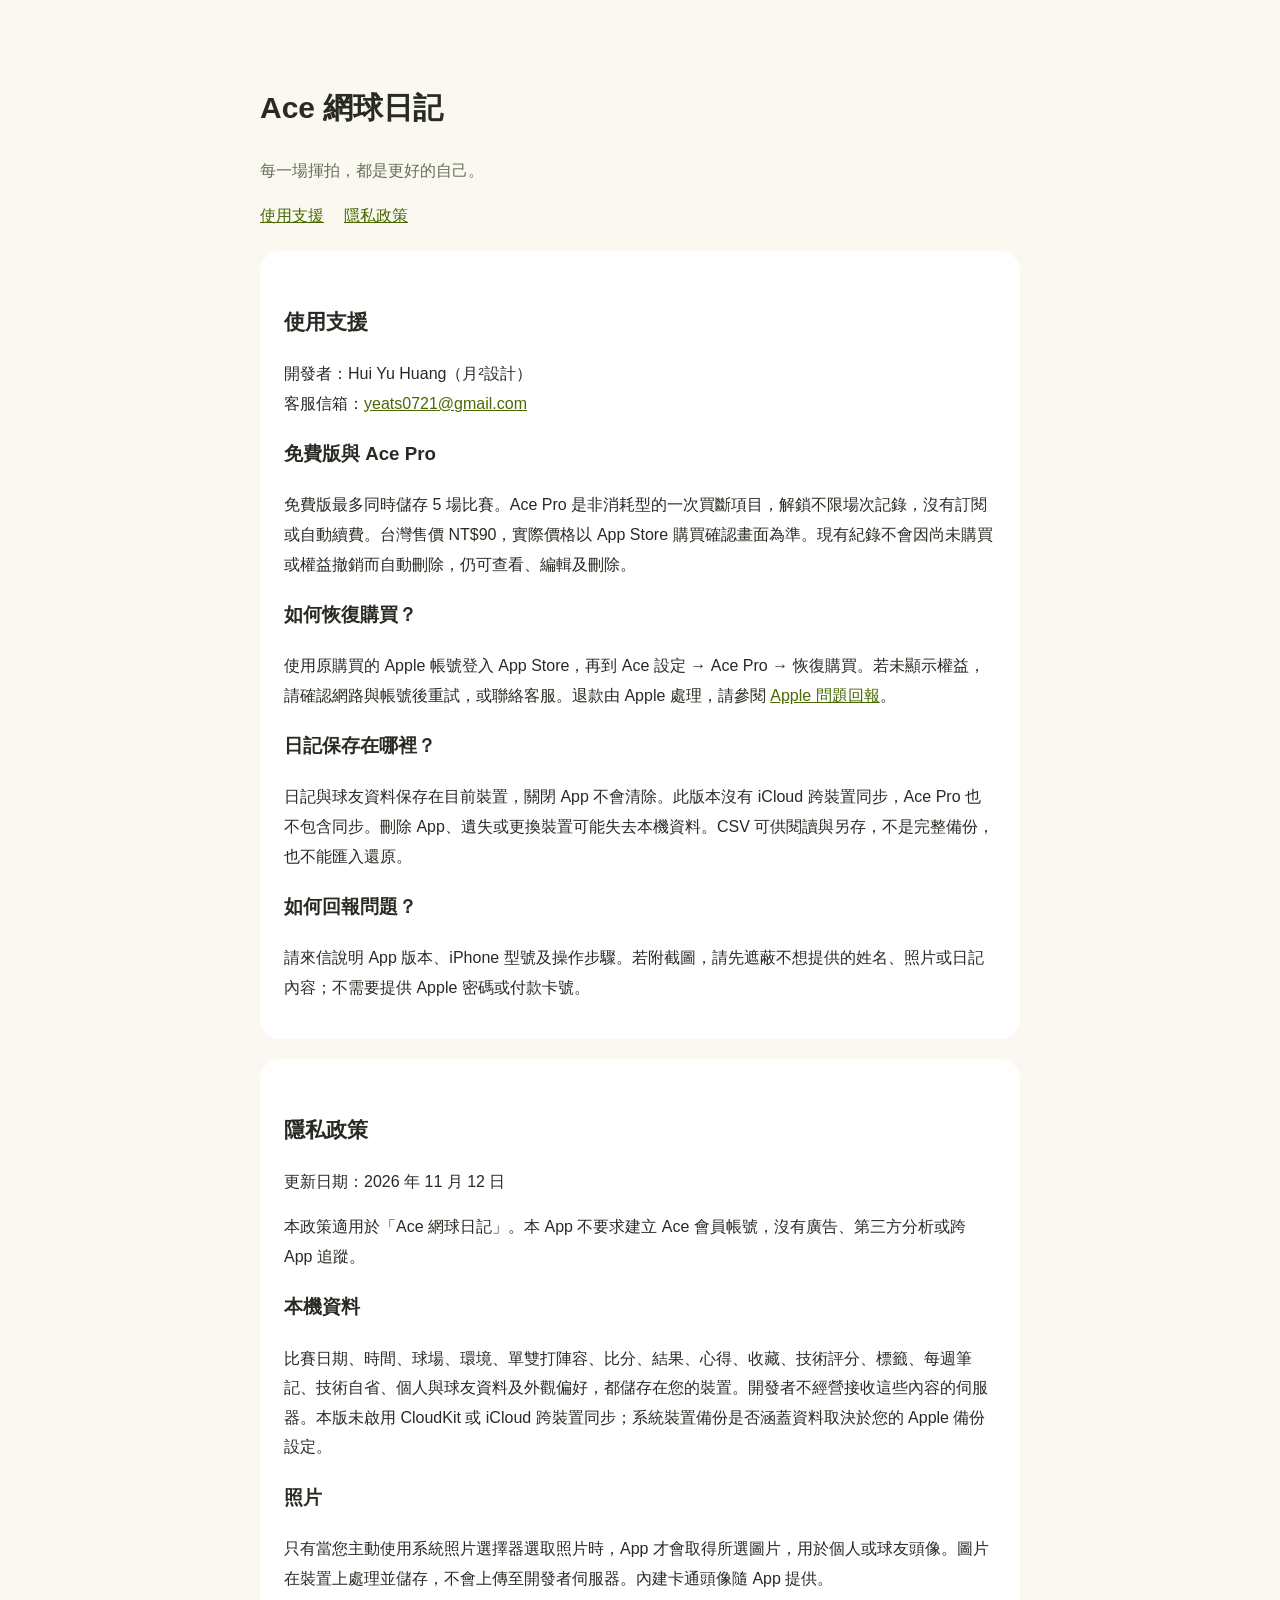
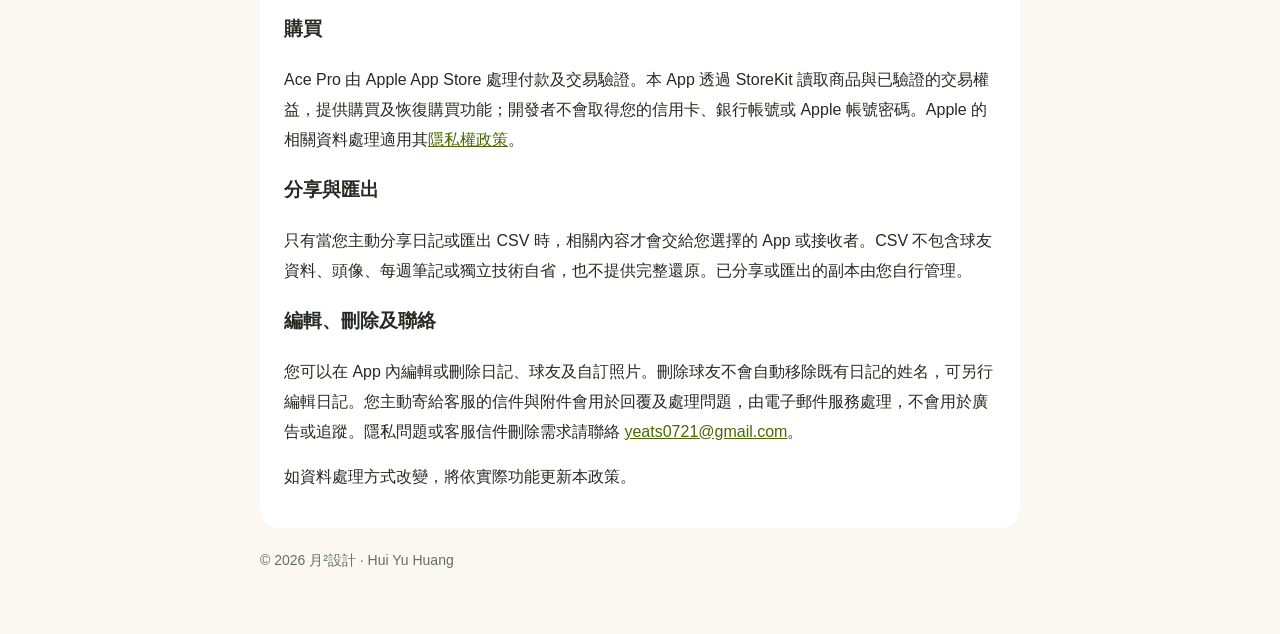
==== ace/index.html @ 96c86340 "Publish dedicated Ace Tennis Journal support and privacy page" ====
<!doctype html>
<html lang="zh-Hant"><head><meta charset="utf-8"><meta name="viewport" content="width=device-width,initial-scale=1"><title>Ace 網球日記｜支援與隱私政策</title>
<style>body{margin:0;background:#faf8f0;color:#272b23;font:16px/1.85 -apple-system,"PingFang TC",sans-serif}main{max-width:760px;margin:32px auto;padding:28px}h1{font-size:30px}h2{margin-top:32px;font-size:21px}a{color:#496900}.intro{color:#637157}section{padding:20px 24px;background:white;border-radius:20px;margin:20px 0}footer{color:#67705f;font-size:14px}nav a{margin-right:20px}</style></head><body><main>
<h1>Ace 網球日記</h1><p class="intro">每一場揮拍，都是更好的自己。</p>
<nav><a href="#support">使用支援</a><a href="#privacy">隱私政策</a></nav>
<section id="support"><h2>使用支援</h2>
<p>開發者：Hui Yu Huang（月²設計）<br>客服信箱：<a href="mailto:yeats0721@gmail.com">yeats0721@gmail.com</a></p>
<h3>免費版與 Ace Pro</h3><p>免費版最多同時儲存 5 場比賽。Ace Pro 是非消耗型的一次買斷項目，解鎖不限場次記錄，沒有訂閱或自動續費。台灣售價 NT$90，實際價格以 App Store 購買確認畫面為準。現有紀錄不會因尚未購買或權益撤銷而自動刪除，仍可查看、編輯及刪除。</p>
<h3>如何恢復購買？</h3><p>使用原購買的 Apple 帳號登入 App Store，再到 Ace 設定 → Ace Pro → 恢復購買。若未顯示權益，請確認網路與帳號後重試，或聯絡客服。退款由 Apple 處理，請參閱 <a href="https://reportaproblem.apple.com/">Apple 問題回報</a>。</p>
<h3>日記保存在哪裡？</h3><p>日記與球友資料保存在目前裝置，關閉 App 不會清除。此版本沒有 iCloud 跨裝置同步，Ace Pro 也不包含同步。刪除 App、遺失或更換裝置可能失去本機資料。CSV 可供閱讀與另存，不是完整備份，也不能匯入還原。</p>
<h3>如何回報問題？</h3><p>請來信說明 App 版本、iPhone 型號及操作步驟。若附截圖，請先遮蔽不想提供的姓名、照片或日記內容；不需要提供 Apple 密碼或付款卡號。</p></section>
<section id="privacy"><h2>隱私政策</h2><p>更新日期：2026 年 11 月 12 日</p>
<p>本政策適用於「Ace 網球日記」。本 App 不要求建立 Ace 會員帳號，沒有廣告、第三方分析或跨 App 追蹤。</p>
<h3>本機資料</h3><p>比賽日期、時間、球場、環境、單雙打陣容、比分、結果、心得、收藏、技術評分、標籤、每週筆記、技術自省、個人與球友資料及外觀偏好，都儲存在您的裝置。開發者不經營接收這些內容的伺服器。本版未啟用 CloudKit 或 iCloud 跨裝置同步；系統裝置備份是否涵蓋資料取決於您的 Apple 備份設定。</p>
<h3>照片</h3><p>只有當您主動使用系統照片選擇器選取照片時，App 才會取得所選圖片，用於個人或球友頭像。圖片在裝置上處理並儲存，不會上傳至開發者伺服器。內建卡通頭像隨 App 提供。</p>
<h3>購買</h3><p>Ace Pro 由 Apple App Store 處理付款及交易驗證。本 App 透過 StoreKit 讀取商品與已驗證的交易權益，提供購買及恢復購買功能；開發者不會取得您的信用卡、銀行帳號或 Apple 帳號密碼。Apple 的相關資料處理適用其<a href="https://www.apple.com/legal/privacy/">隱私權政策</a>。</p>
<h3>分享與匯出</h3><p>只有當您主動分享日記或匯出 CSV 時，相關內容才會交給您選擇的 App 或接收者。CSV 不包含球友資料、頭像、每週筆記或獨立技術自省，也不提供完整還原。已分享或匯出的副本由您自行管理。</p>
<h3>編輯、刪除及聯絡</h3><p>您可以在 App 內編輯或刪除日記、球友及自訂照片。刪除球友不會自動移除既有日記的姓名，可另行編輯日記。您主動寄給客服的信件與附件會用於回覆及處理問題，由電子郵件服務處理，不會用於廣告或追蹤。隱私問題或客服信件刪除需求請聯絡 <a href="mailto:yeats0721@gmail.com">yeats0721@gmail.com</a>。</p>
<p>如資料處理方式改變，將依實際功能更新本政策。</p></section>
<footer>© 2026 月²設計 · Hui Yu Huang</footer></main></body></html>
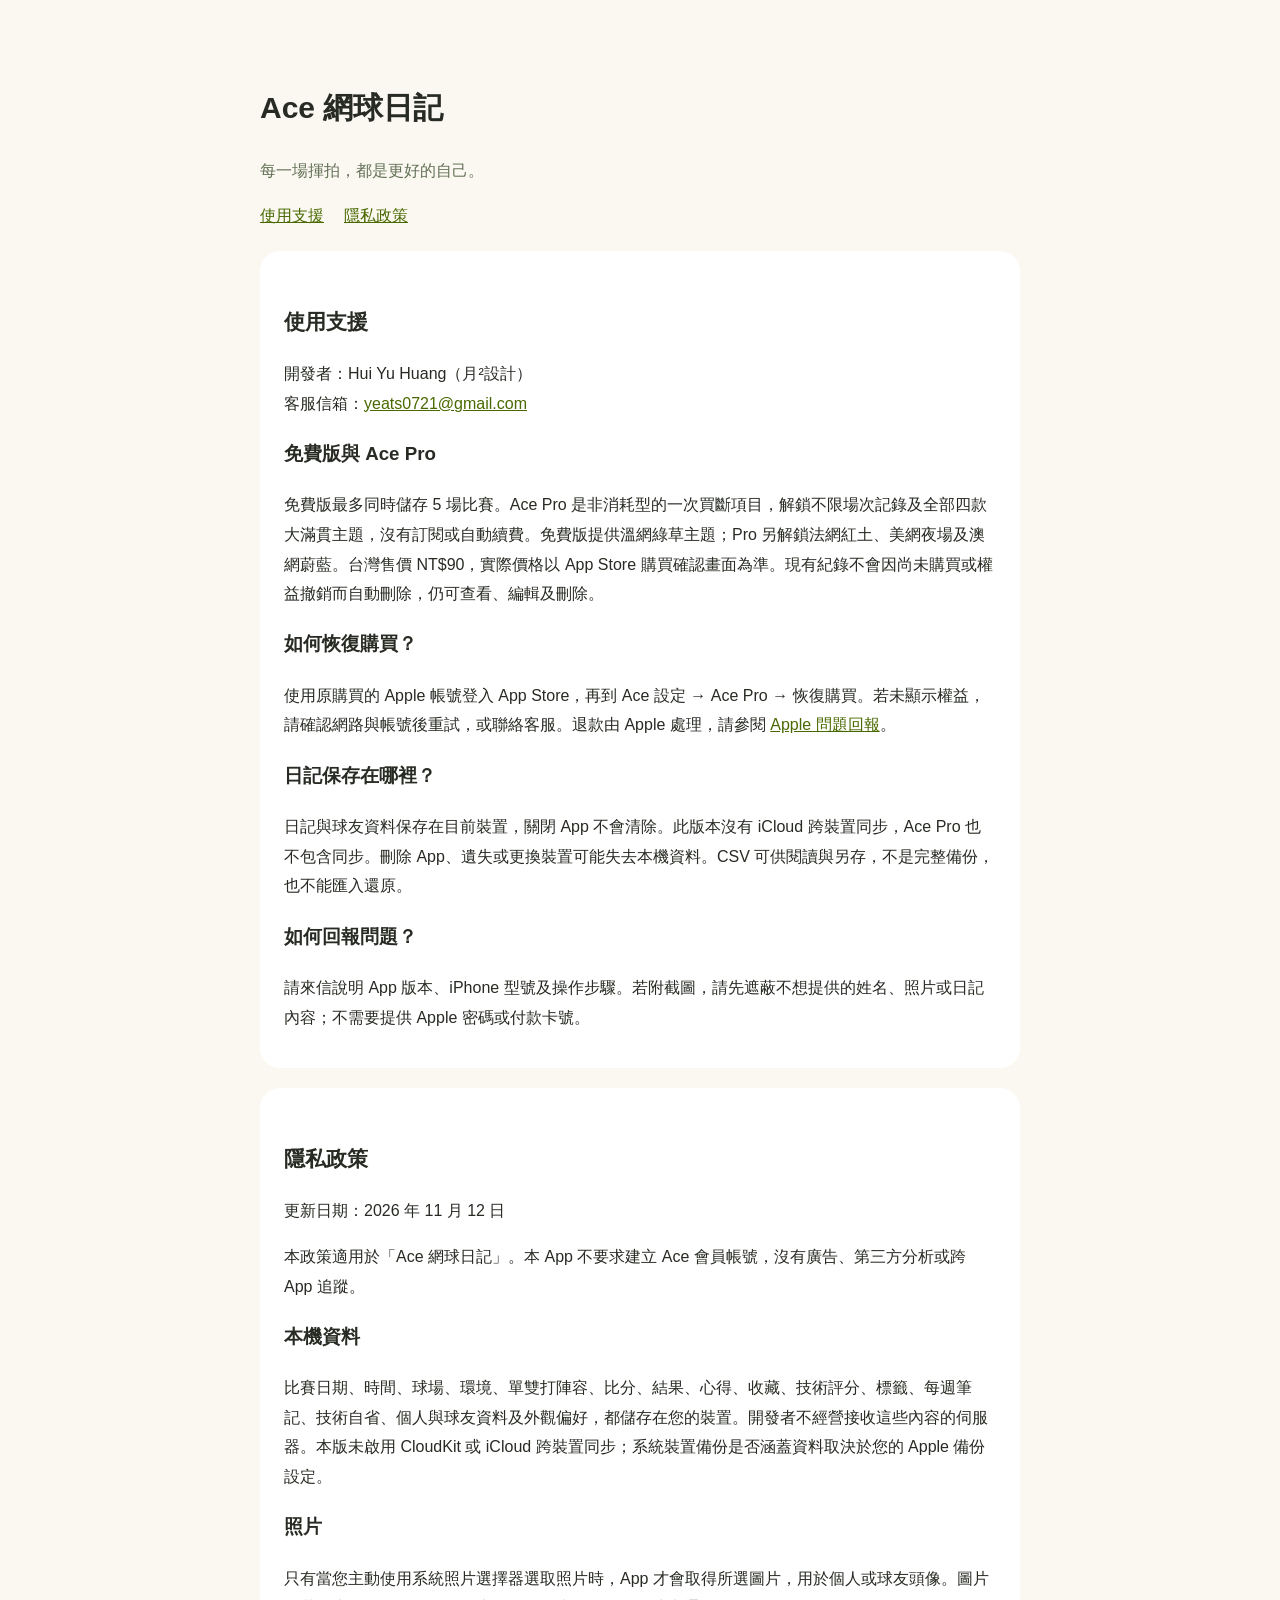
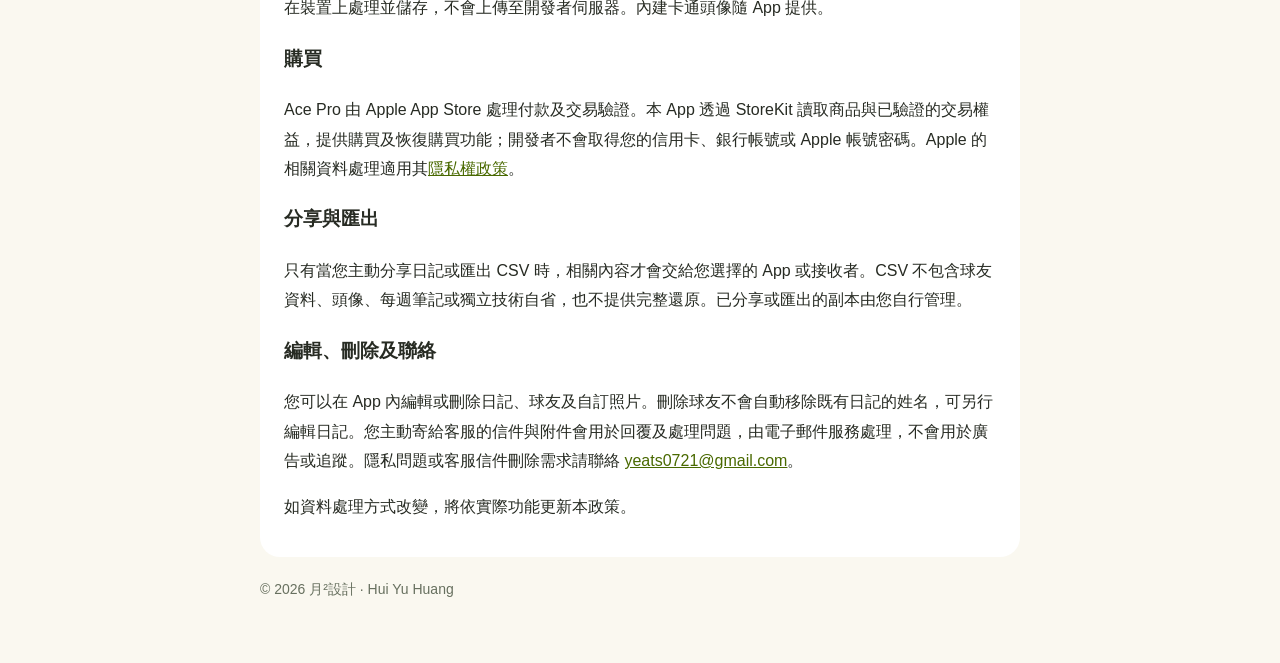
==== commit 125f90d4: "Include Ace Pro four-theme unlock in support policy" ====
--- a/ace/index.html
+++ b/ace/index.html
@@ -5,7 +5,7 @@
 <nav><a href="#support">使用支援</a><a href="#privacy">隱私政策</a></nav>
 <section id="support"><h2>使用支援</h2>
 <p>開發者：Hui Yu Huang（月²設計）<br>客服信箱：<a href="mailto:yeats0721@gmail.com">yeats0721@gmail.com</a></p>
-<h3>免費版與 Ace Pro</h3><p>免費版最多同時儲存 5 場比賽。Ace Pro 是非消耗型的一次買斷項目，解鎖不限場次記錄，沒有訂閱或自動續費。台灣售價 NT$90，實際價格以 App Store 購買確認畫面為準。現有紀錄不會因尚未購買或權益撤銷而自動刪除，仍可查看、編輯及刪除。</p>
+<h3>免費版與 Ace Pro</h3><p>免費版最多同時儲存 5 場比賽。Ace Pro 是非消耗型的一次買斷項目，解鎖不限場次記錄及全部四款大滿貫主題，沒有訂閱或自動續費。免費版提供溫網綠草主題；Pro 另解鎖法網紅土、美網夜場及澳網蔚藍。台灣售價 NT$90，實際價格以 App Store 購買確認畫面為準。現有紀錄不會因尚未購買或權益撤銷而自動刪除，仍可查看、編輯及刪除。</p>
 <h3>如何恢復購買？</h3><p>使用原購買的 Apple 帳號登入 App Store，再到 Ace 設定 → Ace Pro → 恢復購買。若未顯示權益，請確認網路與帳號後重試，或聯絡客服。退款由 Apple 處理，請參閱 <a href="https://reportaproblem.apple.com/">Apple 問題回報</a>。</p>
 <h3>日記保存在哪裡？</h3><p>日記與球友資料保存在目前裝置，關閉 App 不會清除。此版本沒有 iCloud 跨裝置同步，Ace Pro 也不包含同步。刪除 App、遺失或更換裝置可能失去本機資料。CSV 可供閱讀與另存，不是完整備份，也不能匯入還原。</p>
 <h3>如何回報問題？</h3><p>請來信說明 App 版本、iPhone 型號及操作步驟。若附截圖，請先遮蔽不想提供的姓名、照片或日記內容；不需要提供 Apple 密碼或付款卡號。</p></section>
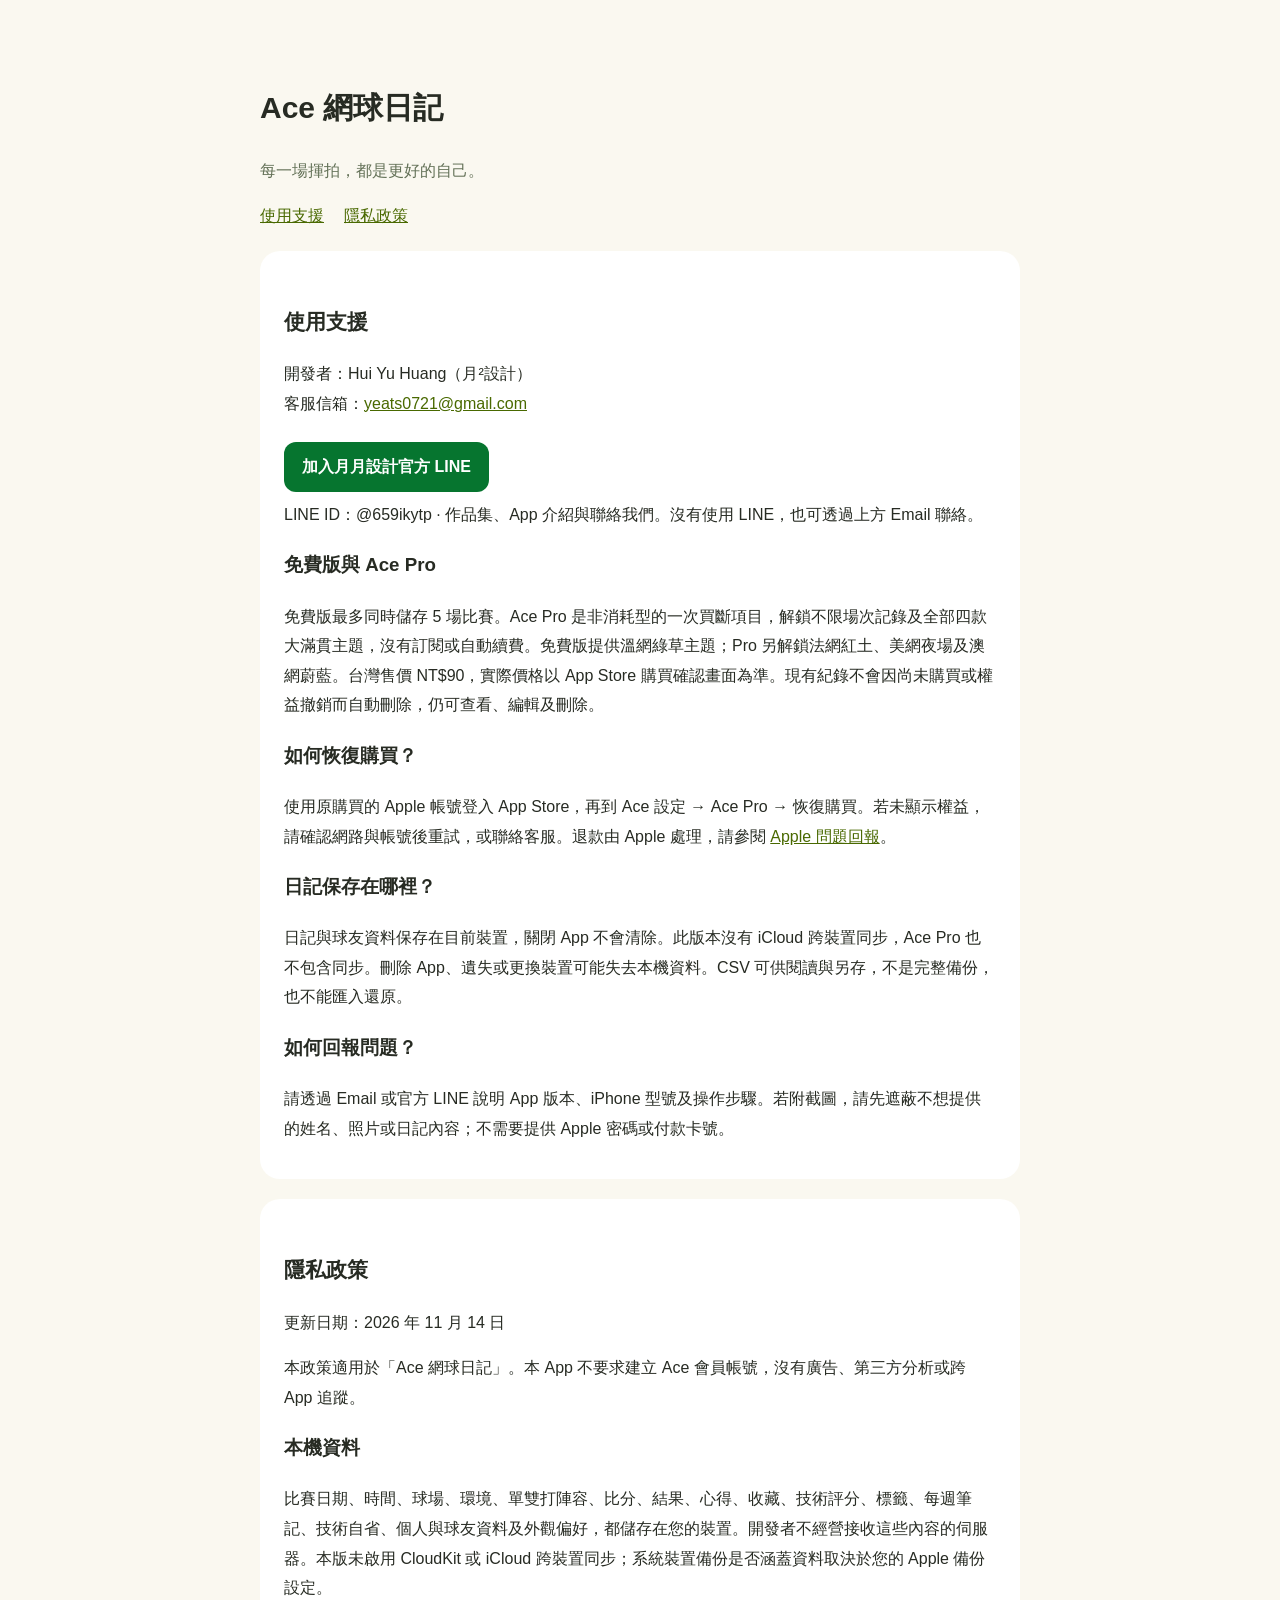
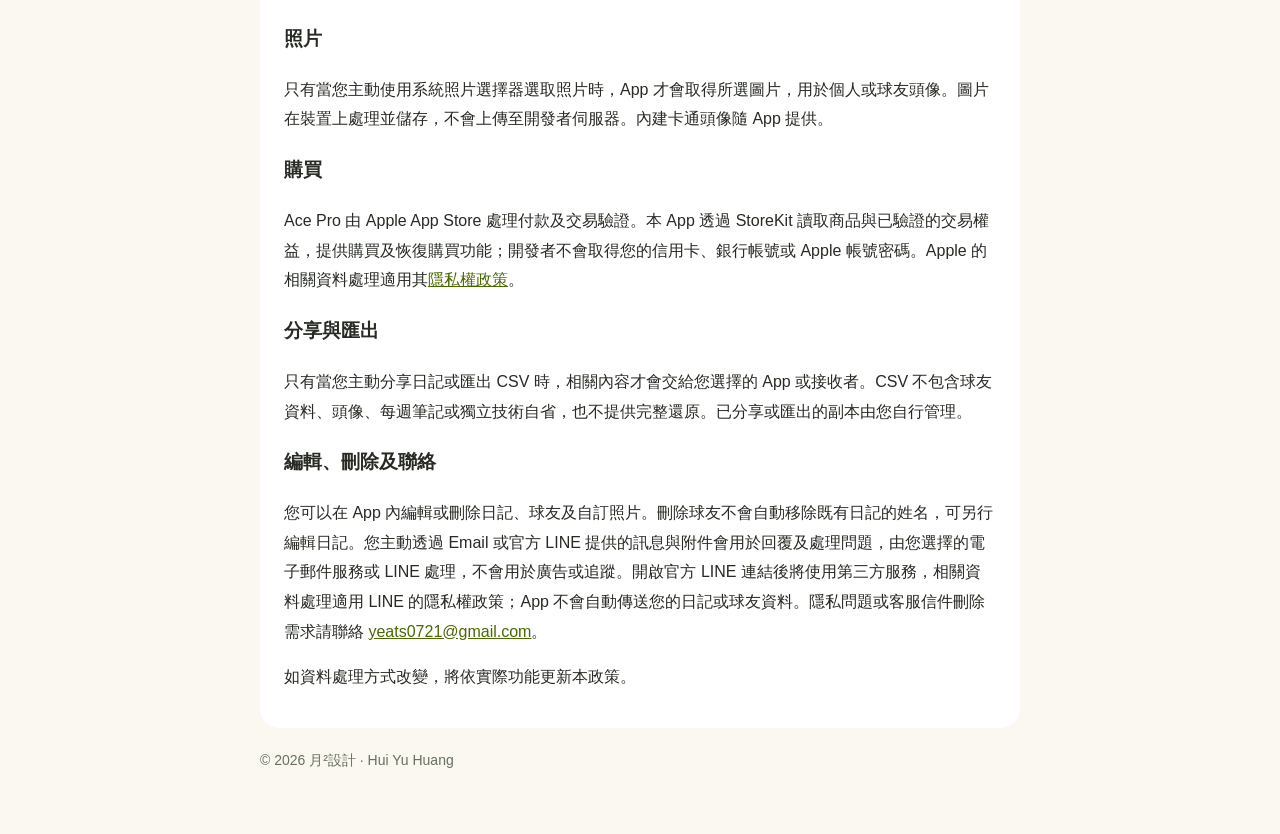
==== commit 73084c85: "Add official LINE contact to Ace support page" ====
--- a/ace/index.html
+++ b/ace/index.html
@@ -1,20 +1,21 @@
 <!doctype html>
 <html lang="zh-Hant"><head><meta charset="utf-8"><meta name="viewport" content="width=device-width,initial-scale=1"><title>Ace 網球日記｜支援與隱私政策</title>
-<style>body{margin:0;background:#faf8f0;color:#272b23;font:16px/1.85 -apple-system,"PingFang TC",sans-serif}main{max-width:760px;margin:32px auto;padding:28px}h1{font-size:30px}h2{margin-top:32px;font-size:21px}a{color:#496900}.intro{color:#637157}section{padding:20px 24px;background:white;border-radius:20px;margin:20px 0}footer{color:#67705f;font-size:14px}nav a{margin-right:20px}</style></head><body><main>
+<style>body{margin:0;background:#faf8f0;color:#272b23;font:16px/1.85 -apple-system,"PingFang TC",sans-serif}main{max-width:760px;margin:32px auto;padding:28px}h1{font-size:30px}h2{margin-top:32px;font-size:21px}a{color:#496900}.intro{color:#637157}section{padding:20px 24px;background:white;border-radius:20px;margin:20px 0}footer{color:#67705f;font-size:14px}nav a{margin-right:20px}.line-link{display:inline-block;margin:8px 0;padding:10px 18px;border-radius:12px;background:#06752f;color:#fff;font-weight:600;text-decoration:none}.line-link:focus-visible{outline:3px solid #272b23;outline-offset:4px}</style></head><body><main>
 <h1>Ace 網球日記</h1><p class="intro">每一場揮拍，都是更好的自己。</p>
 <nav><a href="#support">使用支援</a><a href="#privacy">隱私政策</a></nav>
 <section id="support"><h2>使用支援</h2>
 <p>開發者：Hui Yu Huang（月²設計）<br>客服信箱：<a href="mailto:yeats0721@gmail.com">yeats0721@gmail.com</a></p>
+<p><a class="line-link" href="https://line.me/R/ti/p/@659ikytp">加入月月設計官方 LINE</a><br>LINE ID：@659ikytp · 作品集、App 介紹與聯絡我們。沒有使用 LINE，也可透過上方 Email 聯絡。</p>
 <h3>免費版與 Ace Pro</h3><p>免費版最多同時儲存 5 場比賽。Ace Pro 是非消耗型的一次買斷項目，解鎖不限場次記錄及全部四款大滿貫主題，沒有訂閱或自動續費。免費版提供溫網綠草主題；Pro 另解鎖法網紅土、美網夜場及澳網蔚藍。台灣售價 NT$90，實際價格以 App Store 購買確認畫面為準。現有紀錄不會因尚未購買或權益撤銷而自動刪除，仍可查看、編輯及刪除。</p>
 <h3>如何恢復購買？</h3><p>使用原購買的 Apple 帳號登入 App Store，再到 Ace 設定 → Ace Pro → 恢復購買。若未顯示權益，請確認網路與帳號後重試，或聯絡客服。退款由 Apple 處理，請參閱 <a href="https://reportaproblem.apple.com/">Apple 問題回報</a>。</p>
 <h3>日記保存在哪裡？</h3><p>日記與球友資料保存在目前裝置，關閉 App 不會清除。此版本沒有 iCloud 跨裝置同步，Ace Pro 也不包含同步。刪除 App、遺失或更換裝置可能失去本機資料。CSV 可供閱讀與另存，不是完整備份，也不能匯入還原。</p>
-<h3>如何回報問題？</h3><p>請來信說明 App 版本、iPhone 型號及操作步驟。若附截圖，請先遮蔽不想提供的姓名、照片或日記內容；不需要提供 Apple 密碼或付款卡號。</p></section>
-<section id="privacy"><h2>隱私政策</h2><p>更新日期：2026 年 11 月 12 日</p>
+<h3>如何回報問題？</h3><p>請透過 Email 或官方 LINE 說明 App 版本、iPhone 型號及操作步驟。若附截圖，請先遮蔽不想提供的姓名、照片或日記內容；不需要提供 Apple 密碼或付款卡號。</p></section>
+<section id="privacy"><h2>隱私政策</h2><p>更新日期：2026 年 11 月 14 日</p>
 <p>本政策適用於「Ace 網球日記」。本 App 不要求建立 Ace 會員帳號，沒有廣告、第三方分析或跨 App 追蹤。</p>
 <h3>本機資料</h3><p>比賽日期、時間、球場、環境、單雙打陣容、比分、結果、心得、收藏、技術評分、標籤、每週筆記、技術自省、個人與球友資料及外觀偏好，都儲存在您的裝置。開發者不經營接收這些內容的伺服器。本版未啟用 CloudKit 或 iCloud 跨裝置同步；系統裝置備份是否涵蓋資料取決於您的 Apple 備份設定。</p>
 <h3>照片</h3><p>只有當您主動使用系統照片選擇器選取照片時，App 才會取得所選圖片，用於個人或球友頭像。圖片在裝置上處理並儲存，不會上傳至開發者伺服器。內建卡通頭像隨 App 提供。</p>
 <h3>購買</h3><p>Ace Pro 由 Apple App Store 處理付款及交易驗證。本 App 透過 StoreKit 讀取商品與已驗證的交易權益，提供購買及恢復購買功能；開發者不會取得您的信用卡、銀行帳號或 Apple 帳號密碼。Apple 的相關資料處理適用其<a href="https://www.apple.com/legal/privacy/">隱私權政策</a>。</p>
 <h3>分享與匯出</h3><p>只有當您主動分享日記或匯出 CSV 時，相關內容才會交給您選擇的 App 或接收者。CSV 不包含球友資料、頭像、每週筆記或獨立技術自省，也不提供完整還原。已分享或匯出的副本由您自行管理。</p>
-<h3>編輯、刪除及聯絡</h3><p>您可以在 App 內編輯或刪除日記、球友及自訂照片。刪除球友不會自動移除既有日記的姓名，可另行編輯日記。您主動寄給客服的信件與附件會用於回覆及處理問題，由電子郵件服務處理，不會用於廣告或追蹤。隱私問題或客服信件刪除需求請聯絡 <a href="mailto:yeats0721@gmail.com">yeats0721@gmail.com</a>。</p>
+<h3>編輯、刪除及聯絡</h3><p>您可以在 App 內編輯或刪除日記、球友及自訂照片。刪除球友不會自動移除既有日記的姓名，可另行編輯日記。您主動透過 Email 或官方 LINE 提供的訊息與附件會用於回覆及處理問題，由您選擇的電子郵件服務或 LINE 處理，不會用於廣告或追蹤。開啟官方 LINE 連結後將使用第三方服務，相關資料處理適用 LINE 的隱私權政策；App 不會自動傳送您的日記或球友資料。隱私問題或客服信件刪除需求請聯絡 <a href="mailto:yeats0721@gmail.com">yeats0721@gmail.com</a>。</p>
 <p>如資料處理方式改變，將依實際功能更新本政策。</p></section>
 <footer>© 2026 月²設計 · Hui Yu Huang</footer></main></body></html>
